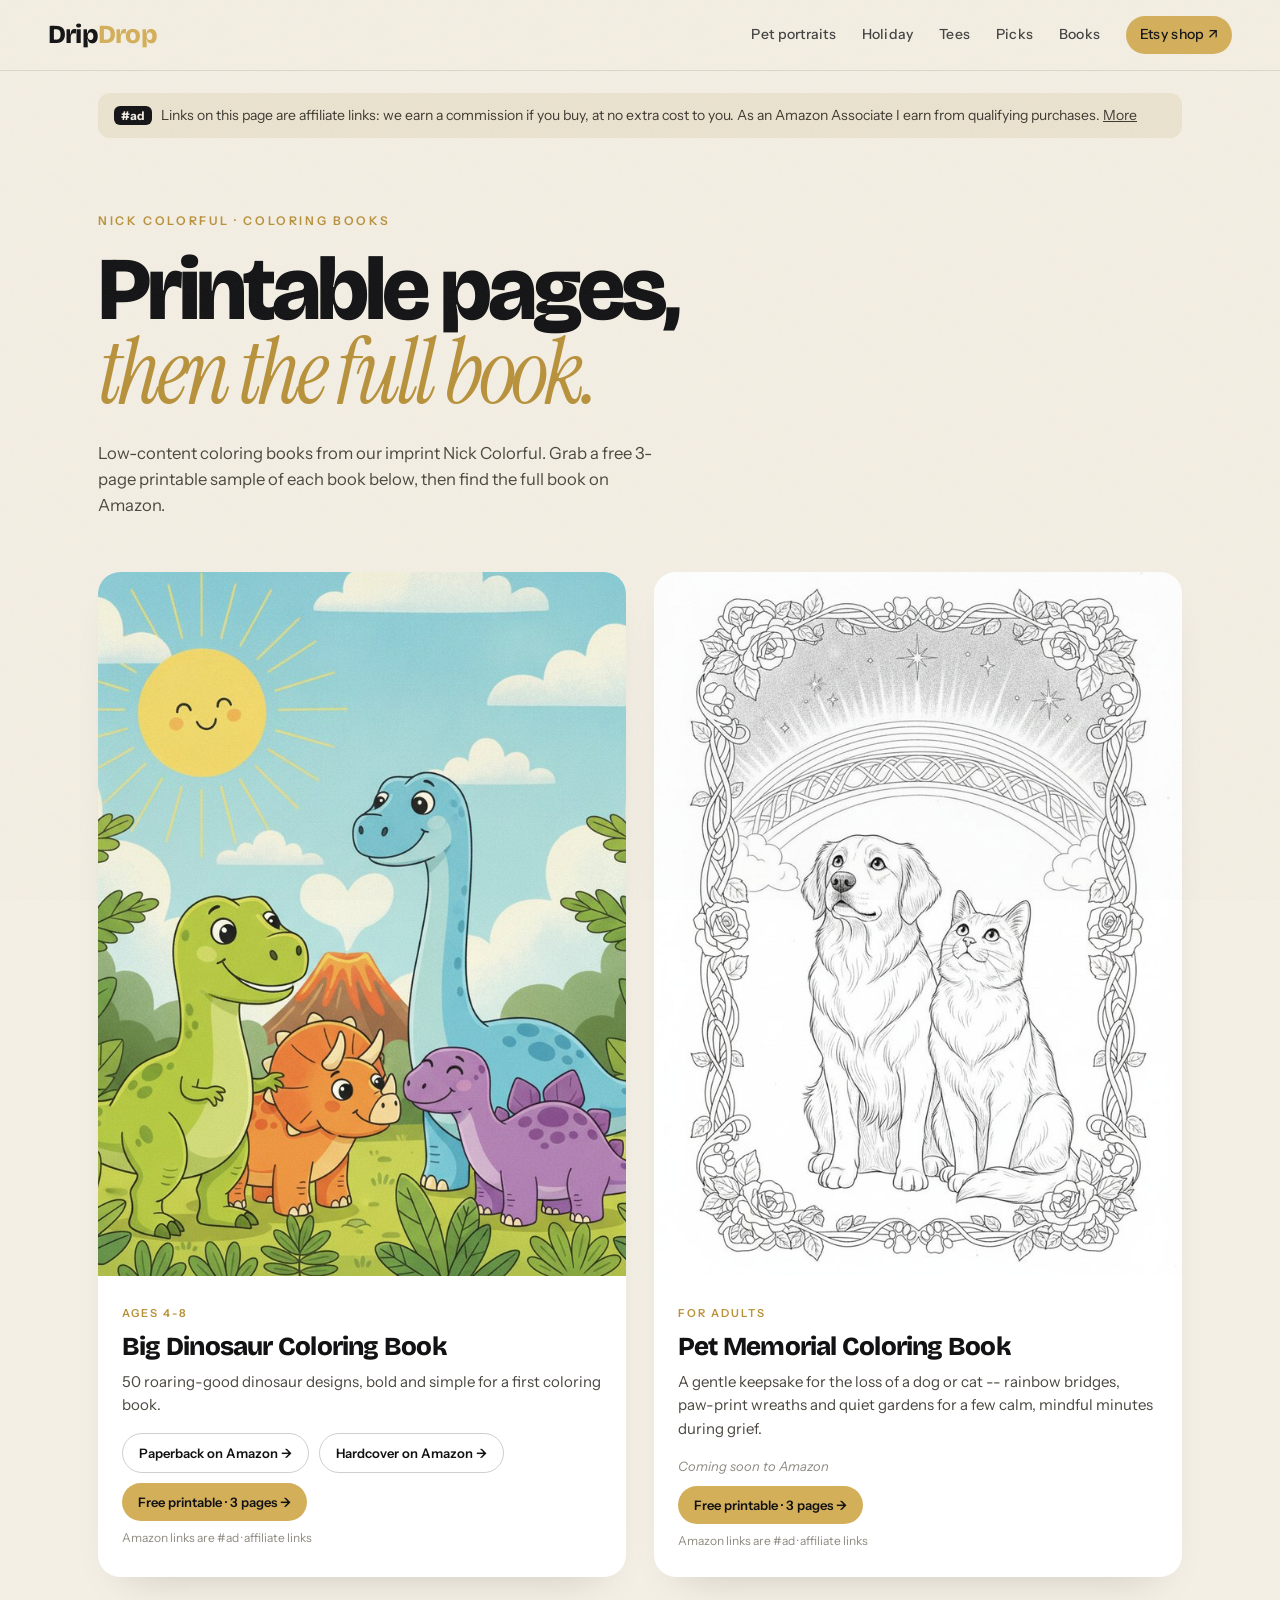
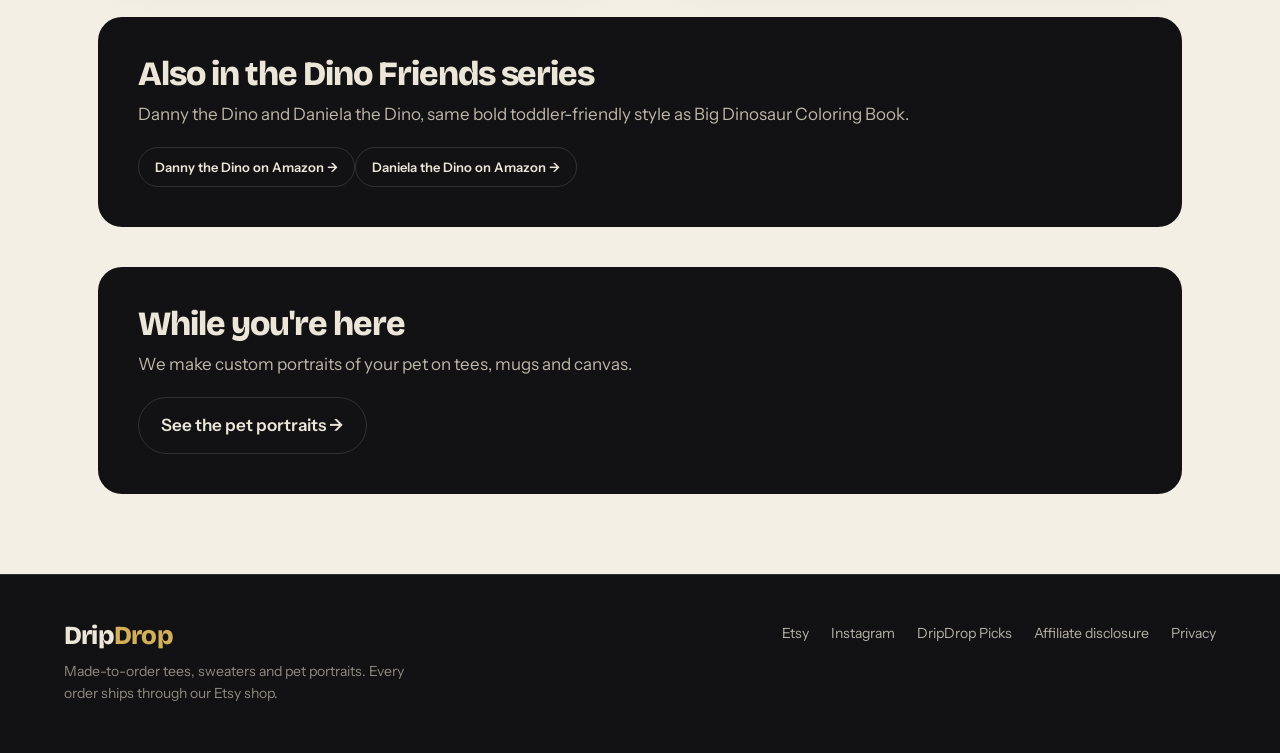
==== docs/books/index.html @ 0dbc669d "Add Books page: free printables + Amazon links for Nick Colorful titles Exposure funnel requested in" ====
<!DOCTYPE html>
<html lang="en">
<head>

<meta charset="utf-8">
<meta name="viewport" content="width=device-width, initial-scale=1">
<title>Nick Colorful coloring books - free printables - DripDrop</title>
<meta name="description" content="Free printable sample pages from our Nick Colorful coloring books, plus links to the full books on Amazon.">
<meta property="og:title" content="Nick Colorful coloring books - free printables - DripDrop">
<meta property="og:description" content="Free printable sample pages from our Nick Colorful coloring books, plus links to the full books on Amazon.">
<link rel="preconnect" href="https://fonts.googleapis.com"><link rel="preconnect" href="https://fonts.gstatic.com" crossorigin>
<link rel="stylesheet" href="https://fonts.googleapis.com/css2?family=Bricolage+Grotesque:opsz,wght@12..96,500;12..96,800&family=Instrument+Sans:wght@400;500;600&family=Instrument+Serif:ital@0;1&display=swap">
<link rel="stylesheet" href="../assets/site.css">
<link rel="icon" href="../assets/favicon.svg">
</head>
<body class="pk-page">
<header class="top">
  <a class="logo" href="../index.html">Drip<span>Drop</span></a>
  <nav>
    <a href="../index.html#pets">Pet portraits</a>
    <a href="../index.html#holiday">Holiday</a>
    <a href="../index.html#tees">Tees</a>
    <a href="../picks/index.html">Picks</a>
    <a href="../books/index.html">Books</a>
    <a class="etsy" href="https://www.etsy.com/shop/DripDropShopUS" target="_blank" rel="noopener">Etsy shop &#8599;</a>
  </nav>
</header>
<main class="pmain">
<div class="adbar"><b>#ad</b> Links on this page are affiliate links: we earn a commission if you buy, at no extra cost to you. As an Amazon Associate I earn from qualifying purchases. <a href="../disclosure.html">More</a></div>
<section class="phero"><p class="kick">Nick Colorful &middot; coloring books</p><h1>Printable pages,<br><em>then the full book.</em></h1>
<p class="sub">Low-content coloring books from our imprint Nick Colorful. Grab a free 3-page printable sample
of each book below, then find the full book on Amazon.</p></section>
<div class="books"><article class="book">
  <img src="../img/books/big-dinosaur.jpg" alt="Big Dinosaur Coloring Book cover" loading="lazy">
  <div class="tx">
    <span class="age">Ages 4-8</span>
    <h2>Big Dinosaur Coloring Book</h2>
    <p>50 roaring-good dinosaur designs, bold and simple for a first coloring book.</p>
    <div class="buys"><a class="btn ghost small" href="https://www.amazon.com/dp/B0HMPQ2JKQ?tag=claritystac09-20" target="_blank" rel="sponsored nofollow noopener">Paperback on Amazon &rarr;</a><a class="btn ghost small" href="https://www.amazon.com/dp/B0HN48F9QD?tag=claritystac09-20" target="_blank" rel="sponsored nofollow noopener">Hardcover on Amazon &rarr;</a></div>
    <a class="btn small" href="../freebies/big-dinosaur.pdf" target="_blank">Free printable &middot; 3 pages &rarr;</a>
    <small class="ad">Amazon links are #ad &middot; affiliate links</small>
  </div>
</article><article class="book">
  <img src="../img/books/pet-memorial.jpg" alt="Pet Memorial Coloring Book cover" loading="lazy">
  <div class="tx">
    <span class="age">For adults</span>
    <h2>Pet Memorial Coloring Book</h2>
    <p>A gentle keepsake for the loss of a dog or cat -- rainbow bridges, paw-print wreaths and quiet gardens for a few calm, mindful minutes during grief.</p>
    <div class="buys"><span class="soon">Coming soon to Amazon</span></div>
    <a class="btn small" href="../freebies/pet-memorial.pdf" target="_blank">Free printable &middot; 3 pages &rarr;</a>
    <small class="ad">Amazon links are #ad &middot; affiliate links</small>
  </div>
</article></div>
<section class="cross"><h3>Also in the Dino Friends series</h3>
<p>Danny the Dino and Daniela the Dino, same bold toddler-friendly style as Big Dinosaur Coloring Book.</p>
<div class="buys"><a class="btn ghost small" href="https://www.amazon.com/dp/B0HMSKKWCJ?tag=claritystac09-20" target="_blank" rel="sponsored nofollow noopener">Danny the Dino on Amazon &rarr;</a><a class="btn ghost small" href="https://www.amazon.com/dp/B0HMR64RQZ?tag=claritystac09-20" target="_blank" rel="sponsored nofollow noopener">Daniela the Dino on Amazon &rarr;</a></div></section>
<section class="cross"><h3>While you're here</h3><p>We make custom portraits of your pet on tees, mugs and canvas.</p>
<a class="btn ghost" href="../index.html#pets">See the pet portraits &rarr;</a></section>
</main>
<footer class="foot">
  <div class="fl">
    <a class="logo" href="../index.html">Drip<span>Drop</span></a>
    <p>Made-to-order tees, sweaters and pet portraits. Every order ships through our Etsy shop.</p>
  </div>
  <div class="fr">
    <a href="https://www.etsy.com/shop/DripDropShopUS" target="_blank" rel="noopener">Etsy</a>
    <a href="https://www.instagram.com/dripdropgram/" target="_blank" rel="noopener">Instagram</a>
    <a href="../picks/index.html">DripDrop Picks</a>
    <a href="../disclosure.html">Affiliate disclosure</a>
    <a href="https://clairmont425.github.io/clarity-stack/dripdrop-privacy.html">Privacy</a>
  </div>
</footer>
</body>
</html>
---- docs/assets/site.css ----
:root{
  --ink:#121214;--ink2:#1b1b1f;--cream:#ece6d8;--paper:#f4efe4;--gold:#d4af5a;--gold2:#b8913a;
  --mute:#8f8a80;--line:rgba(236,230,216,.14);--rad:18px;
  --disp:"Bricolage Grotesque",Georgia,serif;--serif:"Instrument Serif",Georgia,serif;--body:"Instrument Sans",system-ui,sans-serif;
}
*{box-sizing:border-box;margin:0;padding:0}
html{scroll-behavior:smooth}
body{background:var(--ink);color:var(--cream);font:400 17px/1.55 var(--body);-webkit-font-smoothing:antialiased;overflow-x:hidden}
body::before{content:"";position:fixed;inset:0;pointer-events:none;z-index:50;opacity:.06;
  background-image:url("data:image/svg+xml,%3Csvg xmlns='http://www.w3.org/2000/svg' width='160' height='160'%3E%3Cfilter id='n'%3E%3CfeTurbulence type='fractalNoise' baseFrequency='.85' numOctaves='3' stitchTiles='stitch'/%3E%3C/filter%3E%3Crect width='100%25' height='100%25' filter='url(%23n)'/%3E%3C/svg%3E")}
a{color:inherit;text-decoration:none}
img{display:block;max-width:100%}
em{font-family:var(--serif);font-style:italic;font-weight:400;color:var(--gold)}

/* header */
.top{position:sticky;top:0;z-index:40;display:flex;align-items:center;justify-content:space-between;gap:24px;
  padding:16px clamp(16px,4vw,48px);background:rgba(18,18,20,.82);backdrop-filter:blur(14px);border-bottom:1px solid var(--line)}
.logo{font:800 26px/1 var(--disp);letter-spacing:-.03em;color:var(--cream)}
.logo span{color:var(--gold)}
.top nav{display:flex;gap:clamp(12px,2vw,28px);align-items:center;font-size:14px;font-weight:500;letter-spacing:.02em}
.top nav a{opacity:.78;transition:opacity .2s}
.top nav a:hover{opacity:1}
.top nav .etsy{opacity:1;color:var(--ink);background:var(--gold);padding:8px 14px;border-radius:99px}
@media(max-width:760px){.top nav a:not(.etsy){display:none}}

/* buttons */
.btn{display:inline-flex;align-items:center;gap:8px;background:var(--gold);color:var(--ink);font-weight:600;
  padding:14px 22px;border-radius:99px;transition:transform .2s,background .2s}
.btn:hover{transform:translateY(-2px);background:#e2c070}
.btn.ghost{background:transparent;color:var(--cream);border:1px solid var(--line)}
.btn.ghost:hover{border-color:var(--gold);color:var(--gold)}

/* hero */
.hero{display:grid;grid-template-columns:1.05fr 1fr;gap:clamp(24px,5vw,72px);align-items:center;
  padding:clamp(48px,8vw,110px) clamp(16px,5vw,72px) clamp(40px,6vw,80px);max-width:1360px;margin:0 auto}
.kick{font:600 12px/1 var(--body);letter-spacing:.22em;text-transform:uppercase;color:var(--gold);margin-bottom:22px}
.hero h1{font:800 clamp(52px,8.4vw,124px)/.9 var(--disp);letter-spacing:-.045em}
.hero h1 em{font-size:.92em;letter-spacing:-.01em;display:inline-block;margin-top:.08em}
.sub{max-width:34em;color:#bdb6a8;font-size:clamp(16px,1.3vw,19px);margin-top:26px}
.ctas{display:flex;flex-wrap:wrap;gap:12px;margin-top:34px}
.hr{position:relative;aspect-ratio:1/1.02}
.hr img{position:absolute;border-radius:var(--rad);object-fit:cover;box-shadow:0 30px 60px -20px rgba(0,0,0,.7)}
.h1i{inset:6% 14% 10% 10%;width:76%;height:84%;z-index:2;animation:float 7s ease-in-out infinite}
.h2i{width:42%;aspect-ratio:1;left:-2%;bottom:-2%;z-index:3;transform:rotate(-7deg);border:5px solid var(--ink)}
.h3i{width:38%;aspect-ratio:1;right:-2%;top:-1%;z-index:1;transform:rotate(6deg);opacity:.9}
.stamp{position:absolute;z-index:4;right:4%;bottom:10%;width:108px;height:108px;border-radius:50%;background:var(--gold);color:var(--ink);
  display:grid;place-content:center;text-align:center;font:500 12px/1.1 var(--body);text-transform:uppercase;letter-spacing:.1em;
  transform:rotate(12deg);animation:spin 18s linear infinite}
.stamp b{font:800 26px/1 var(--disp);letter-spacing:-.03em;text-transform:none}
@keyframes float{50%{transform:translateY(-10px)}}
@keyframes spin{to{transform:rotate(372deg)}}
.rise{opacity:0;transform:translateY(22px);animation:rise .8s cubic-bezier(.2,.7,.2,1) forwards;animation-delay:calc(var(--d)*.12s + .1s)}
@keyframes rise{to{opacity:1;transform:none}}
@media(max-width:860px){.hero{grid-template-columns:1fr}.hr{max-width:520px;width:100%;margin:10px auto 0}}

/* marquee */
.marq{overflow:hidden;border-block:1px solid var(--line);background:var(--ink2);padding:16px 0}
.marq div{display:flex;gap:28px;width:max-content;animation:mq 34s linear infinite;
  font:800 clamp(22px,2.6vw,34px)/1 var(--disp);letter-spacing:-.02em;text-transform:uppercase}
.marq i{color:var(--gold);font-style:normal}
.marq span:nth-of-type(even){font-family:var(--serif);font-style:italic;font-weight:400;text-transform:none;color:var(--gold)}
@keyframes mq{to{transform:translateX(-50%)}}

/* sections */
.sec{padding:clamp(56px,8vw,110px) clamp(16px,5vw,72px);max-width:1440px;margin:0 auto}
.sec.dark{max-width:none;background:var(--ink2);border-block:1px solid var(--line)}
.sec.dark>*{max-width:1300px;margin-inline:auto}
.sh{display:flex;justify-content:space-between;align-items:end;gap:24px;flex-wrap:wrap;margin-bottom:36px}
.sh h2{font:800 clamp(36px,5vw,68px)/.95 var(--disp);letter-spacing:-.04em}
.sh p{max-width:28em;color:#bdb6a8}
.grid{display:grid;grid-template-columns:repeat(4,1fr);gap:clamp(14px,1.6vw,24px)}
@media(max-width:1000px){.grid{grid-template-columns:repeat(3,1fr)}}
@media(max-width:640px){.grid{grid-template-columns:repeat(2,1fr)}.card .meta{flex-direction:column;gap:2px;font-size:14px}}
.rail{display:grid;grid-auto-flow:column;grid-auto-columns:minmax(240px,300px);gap:20px;overflow-x:auto;
  padding-bottom:18px;scroll-snap-type:x mandatory;scrollbar-color:var(--gold) transparent}
.rail .card{scroll-snap-align:start}
.card{display:block;group:card}
.card .ph{position:relative;aspect-ratio:1;border-radius:var(--rad);overflow:hidden;background:#222}
.card .ph img{position:absolute;inset:0;width:100%;height:100%;object-fit:cover;transition:opacity .45s,transform .7s cubic-bezier(.2,.7,.2,1)}
.card .ph .b{opacity:0}
.card:hover .ph .a{transform:scale(1.05)}
.card:hover .ph .b{opacity:1}
.card .meta{display:flex;justify-content:space-between;gap:12px;padding:12px 2px 0;font-size:15px}
.card .nm{font-weight:500;display:-webkit-box;-webkit-line-clamp:2;-webkit-box-orient:vertical;overflow:hidden}
.card .pr{color:var(--gold);font-weight:600;white-space:nowrap}
.more{margin-top:34px;text-align:center}
.more a{border-bottom:1px solid var(--gold);color:var(--gold);padding-bottom:3px}

/* picks teaser + hub */
.adtag{display:inline-block;margin-top:8px;font-size:13px;color:var(--mute)}
.pks{display:grid;grid-template-columns:repeat(2,1fr);gap:24px}
.pk{position:relative;display:block;border-radius:24px;overflow:hidden;min-height:380px;isolation:isolate}
.pk img{position:absolute;inset:0;width:100%;height:100%;object-fit:cover;z-index:-2;transition:transform .8s cubic-bezier(.2,.7,.2,1)}
.pk::after{content:"";position:absolute;inset:0;z-index:-1;background:linear-gradient(180deg,rgba(18,18,20,0) 30%,rgba(18,18,20,.92))}
.pk:hover img{transform:scale(1.05)}
.pk div{position:absolute;left:0;right:0;bottom:0;padding:28px}
.pk em{font-size:20px}
.pk h3{font:800 clamp(28px,3.2vw,44px)/1 var(--disp);letter-spacing:-.03em;margin:6px 0 10px}
.pk p{color:#d9d2c3}
.pk ul{list-style:none;display:flex;flex-wrap:wrap;gap:8px;margin-top:16px}
.pk li{font-size:13px;border:1px solid rgba(236,230,216,.35);border-radius:99px;padding:5px 11px;backdrop-filter:blur(6px)}
.pk.big{min-height:560px}
@media(max-width:760px){.pks{grid-template-columns:1fr}.pk.big{min-height:520px}}

/* picks pages: paper */
.pk-page{background:var(--paper);color:var(--ink)}
.pk-page .top{background:rgba(244,239,228,.86);border-color:rgba(18,18,20,.1)}
.pk-page .top .logo,.pk-page .top nav a{color:var(--ink)}
.pk-page .top nav .etsy{color:var(--ink)}
.pk-page em{color:var(--gold2)}
.pk-page .sub{color:#4a463f}
.pk-page .btn.ghost{color:var(--ink);border-color:rgba(18,18,20,.2)}
.pmain{max-width:1180px;margin:0 auto;padding:0 clamp(16px,4vw,48px) 80px}
.pmain.narrow{max-width:760px}
.adbar{margin:22px 0 0;padding:12px 16px;border-radius:12px;background:#ebe3cf;font-size:14px;color:#3c3830}
.adbar b{background:var(--ink);color:var(--paper);padding:2px 7px;border-radius:6px;margin-right:6px;font-size:12px}
.adbar a{text-decoration:underline}
.phero{padding:clamp(40px,6vw,80px) 0 30px}
.phero h1{font:800 clamp(44px,7vw,96px)/.92 var(--disp);letter-spacing:-.045em}
.pk-page .kick{color:var(--gold2)}
.notest{margin-top:28px;padding:18px 20px;border-left:4px solid var(--gold);background:#fff9ec;border-radius:0 12px 12px 0;font-size:15px;max-width:52em}
.toc{display:flex;flex-wrap:wrap;gap:8px;margin-top:28px}
.toc a{font-size:14px;padding:7px 14px;border-radius:99px;border:1px solid rgba(18,18,20,.18);transition:background .2s}
.toc a:hover{background:var(--ink);color:var(--paper)}
.it{display:grid;grid-template-columns:1.1fr 1fr;gap:clamp(24px,4vw,56px);align-items:center;padding:clamp(36px,5vw,64px) 0;
  border-top:1px solid rgba(18,18,20,.12);scroll-margin-top:90px}
.it:nth-of-type(even) figure{order:2}
.it figure img{width:100%;aspect-ratio:3/2;object-fit:cover;border-radius:22px;box-shadow:0 30px 50px -28px rgba(0,0,0,.45)}
.it figcaption{font-size:12px;color:var(--mute);margin-top:10px}
.num{font:400 22px/1 var(--serif);font-style:italic;color:var(--gold2)}
.it h2{font:800 clamp(32px,3.6vw,50px)/.98 var(--disp);letter-spacing:-.035em;margin:6px 0 14px}
.call{display:inline-block;background:var(--ink);color:var(--gold);font-weight:600;font-size:14px;letter-spacing:.06em;
  text-transform:uppercase;padding:9px 16px;border-radius:99px}
.it h4{margin:24px 0 8px;font:600 12px/1 var(--body);letter-spacing:.2em;text-transform:uppercase;color:var(--mute)}
.it ul{list-style:none;counter-reset:c}
.it li{position:relative;padding:8px 0 8px 34px;border-bottom:1px dashed rgba(18,18,20,.12)}
.it li::before{counter-increment:c;content:counter(c);position:absolute;left:0;top:9px;width:22px;height:22px;border-radius:50%;
  background:var(--gold);color:var(--ink);font:700 12px/22px var(--body);text-align:center}
.skip{margin:18px 0 22px;font-size:15px;color:#4a463f}
.skip b{color:var(--ink)}
.it .btn{background:var(--ink);color:var(--paper)}
.it .btn:hover{background:#2a2a30}
.ad{display:block;margin-top:8px;color:var(--mute);font-size:12px}
.cross{margin-top:40px;padding:40px;border-radius:24px;background:var(--ink);color:var(--cream)}
.cross h3{font:800 34px/1 var(--disp);letter-spacing:-.03em}
.cross p{color:#bdb6a8;margin:10px 0 20px}
.cross .btn.ghost{color:var(--cream);border-color:var(--line)}
@media(max-width:820px){.it{grid-template-columns:1fr}.it:nth-of-type(even) figure{order:0}}

/* books */
.books{display:grid;grid-template-columns:repeat(2,1fr);gap:28px;margin-top:24px}
.book{display:flex;flex-direction:column;background:#fff;border-radius:22px;overflow:hidden;box-shadow:0 20px 40px -28px rgba(18,18,20,.25)}
.book img{width:100%;aspect-ratio:3/4;object-fit:cover}
.book .tx{padding:22px 24px 26px}
.book .age{font:600 11px/1 var(--body);letter-spacing:.18em;text-transform:uppercase;color:var(--gold2)}
.book h2{font:800 26px/1.05 var(--disp);letter-spacing:-.03em;margin:8px 0 10px}
.book p{color:#4a463f;font-size:15px}
.book .buys{display:flex;flex-wrap:wrap;gap:10px;margin:16px 0 10px}
.btn.small{padding:9px 16px;font-size:13px}
.soon{display:inline-block;font-size:13px;color:var(--mute);font-style:italic}
@media(max-width:760px){.books{grid-template-columns:1fr}}

/* link-in-bio */
.lk-page .top{display:none}
.links{max-width:480px;margin:0 auto;padding:56px 18px 40px;text-align:center}
.links .av{width:112px;height:112px;border-radius:50%;object-fit:cover;margin:0 auto 18px;border:3px solid var(--gold)}
.links h1{font:800 44px/1 var(--disp);letter-spacing:-.04em}
.links h1 span{color:var(--gold)}
.links p{color:#bdb6a8;margin:8px 0 28px}
.lk{display:flex;justify-content:space-between;align-items:center;margin-bottom:12px;padding:18px 22px;border-radius:16px;
  border:1px solid var(--line);background:var(--ink2);font-weight:600;transition:border-color .2s,transform .2s}
.lk:hover{border-color:var(--gold);transform:translateY(-2px)}
.lk span{color:var(--gold)}

/* footer */
.foot{display:flex;justify-content:space-between;gap:30px;flex-wrap:wrap;padding:48px clamp(16px,5vw,72px);border-top:1px solid var(--line);background:var(--ink);color:var(--cream)}
.foot p{color:var(--mute);max-width:26em;margin-top:10px;font-size:14px}
.fr{display:flex;flex-wrap:wrap;gap:22px;font-size:14px;align-items:flex-start}
.fr a{opacity:.75}.fr a:hover{opacity:1;color:var(--gold)}
@media(prefers-reduced-motion:reduce){*{animation:none!important;transition:none!important}.rise{opacity:1;transform:none}}
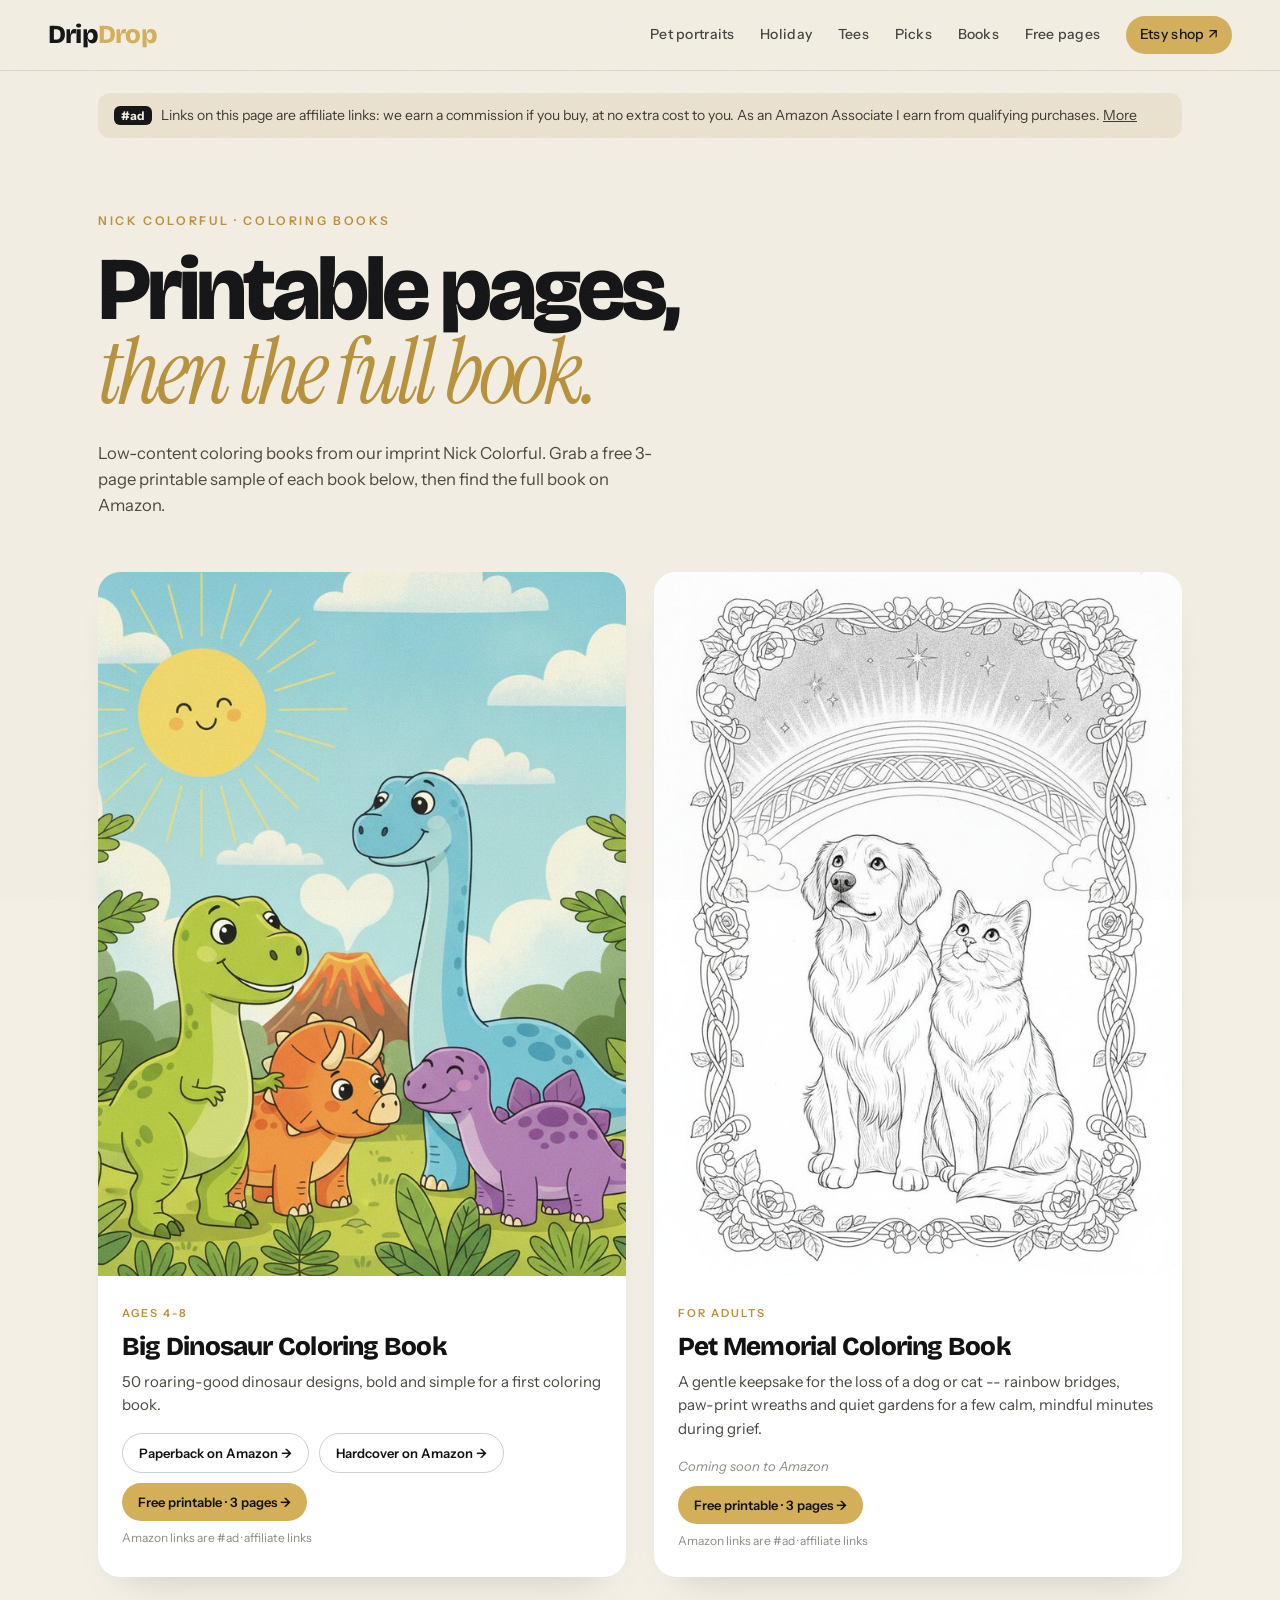
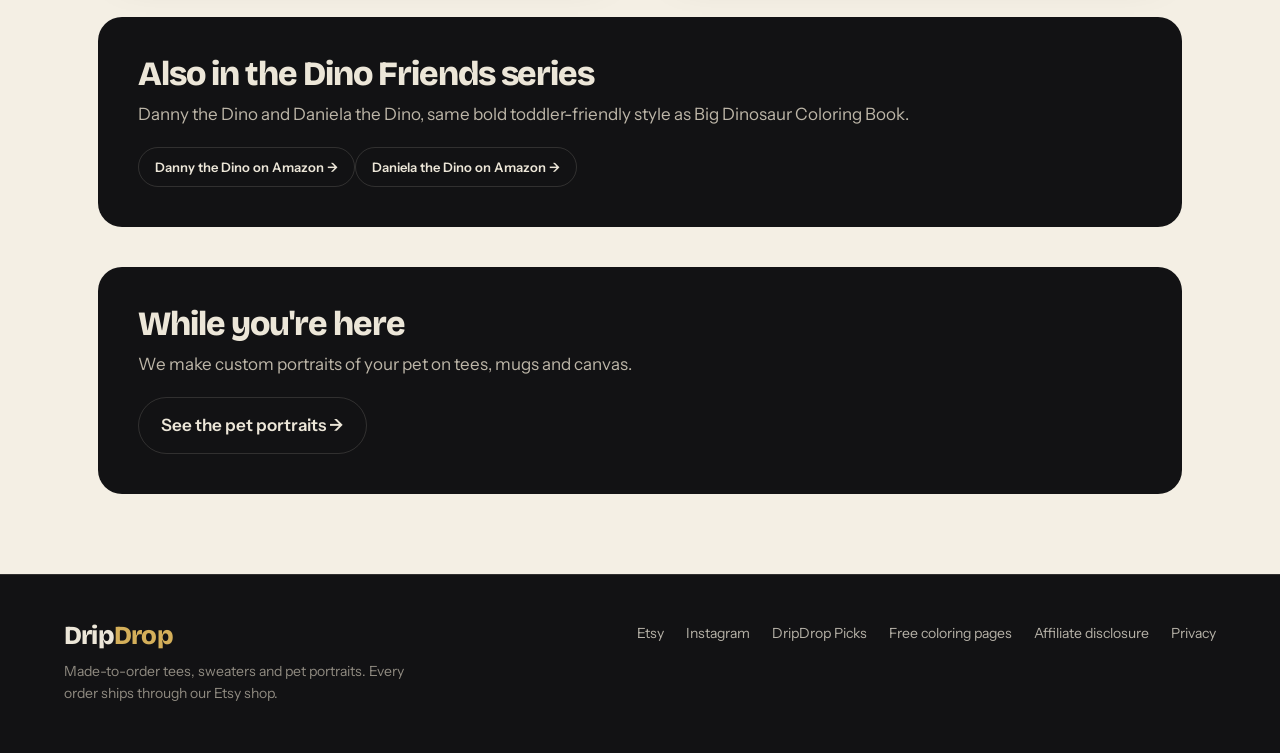
==== commit 6bc61fb4: "Free printable coloring pages: 8 single-page PDFs from 4 books + /free/ page; merged with Books page" ====
--- a/docs/books/index.html
+++ b/docs/books/index.html
@@ -22,6 +22,7 @@
     <a href="../index.html#tees">Tees</a>
     <a href="../picks/index.html">Picks</a>
     <a href="../books/index.html">Books</a>
+    <a href="../free/index.html">Free pages</a>
     <a class="etsy" href="https://www.etsy.com/shop/DripDropShopUS" target="_blank" rel="noopener">Etsy shop &#8599;</a>
   </nav>
 </header>
@@ -66,6 +67,7 @@
     <a href="https://www.etsy.com/shop/DripDropShopUS" target="_blank" rel="noopener">Etsy</a>
     <a href="https://www.instagram.com/dripdropgram/" target="_blank" rel="noopener">Instagram</a>
     <a href="../picks/index.html">DripDrop Picks</a>
+    <a href="../free/index.html">Free coloring pages</a>
     <a href="../disclosure.html">Affiliate disclosure</a>
     <a href="https://clairmont425.github.io/clarity-stack/dripdrop-privacy.html">Privacy</a>
   </div>
--- a/docs/assets/site.css
+++ b/docs/assets/site.css
@@ -178,3 +178,16 @@
 .fr{display:flex;flex-wrap:wrap;gap:22px;font-size:14px;align-items:flex-start}
 .fr a{opacity:.75}.fr a:hover{opacity:1;color:var(--gold)}
 @media(prefers-reduced-motion:reduce){*{animation:none!important;transition:none!important}.rise{opacity:1;transform:none}}
+
+/* free printables */
+.fbook{padding:clamp(32px,4vw,56px) 0;border-top:1px solid rgba(18,18,20,.12)}
+.fhead{display:flex;justify-content:space-between;align-items:end;gap:20px;flex-wrap:wrap;margin-bottom:24px}
+.fhead h2{font:800 clamp(30px,3.4vw,46px)/1 var(--disp);letter-spacing:-.035em;margin:4px 0 6px}
+.fhead p{color:#4a463f}
+.fgrid{display:grid;grid-template-columns:repeat(2,1fr);gap:24px}
+.fp{background:#fff;border-radius:20px;padding:18px;box-shadow:0 20px 40px -28px rgba(0,0,0,.4)}
+.fp img{width:100%;aspect-ratio:1;object-fit:contain;border-radius:10px}
+.fp div{display:flex;justify-content:space-between;align-items:center;gap:12px;margin-top:14px;flex-wrap:wrap}
+.fp h3{font:700 20px/1.2 var(--body)}
+.fp .btn{background:var(--ink);color:var(--paper);padding:11px 18px}
+@media(max-width:700px){.fgrid{grid-template-columns:1fr}}
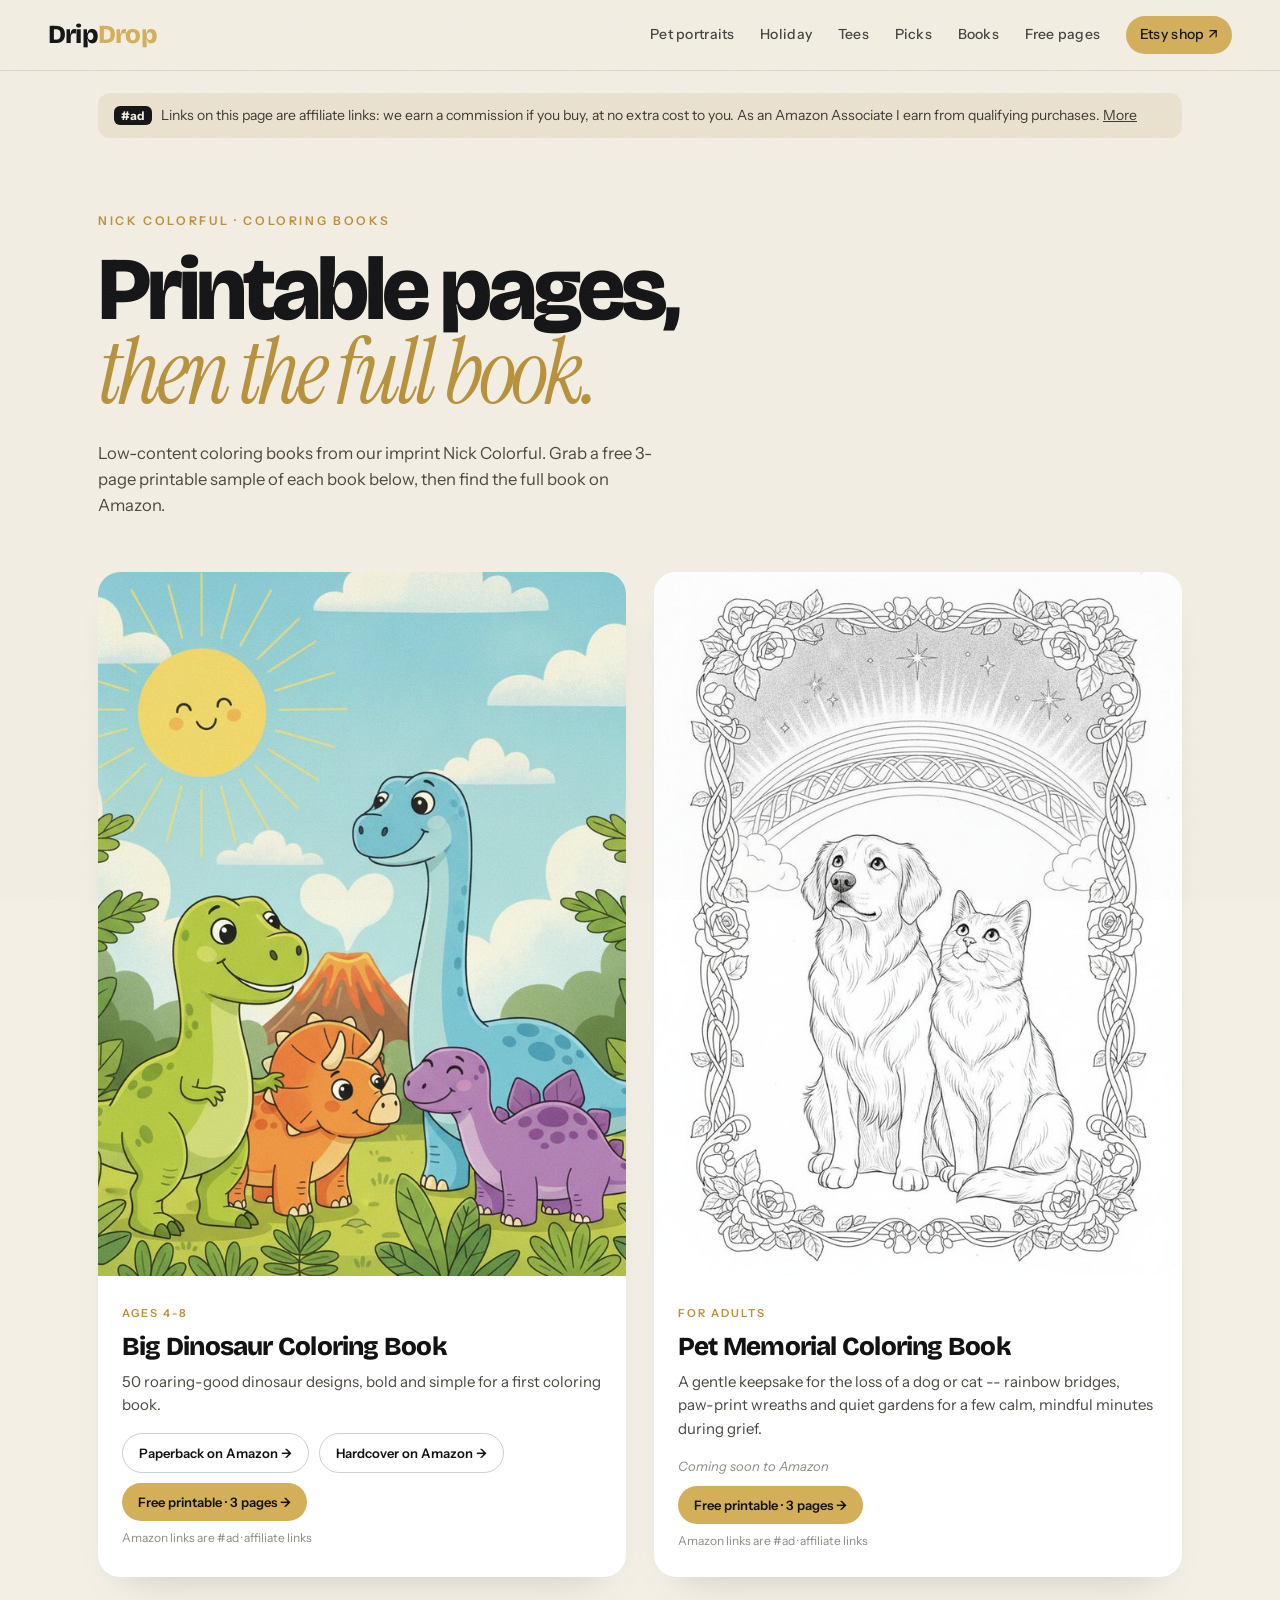
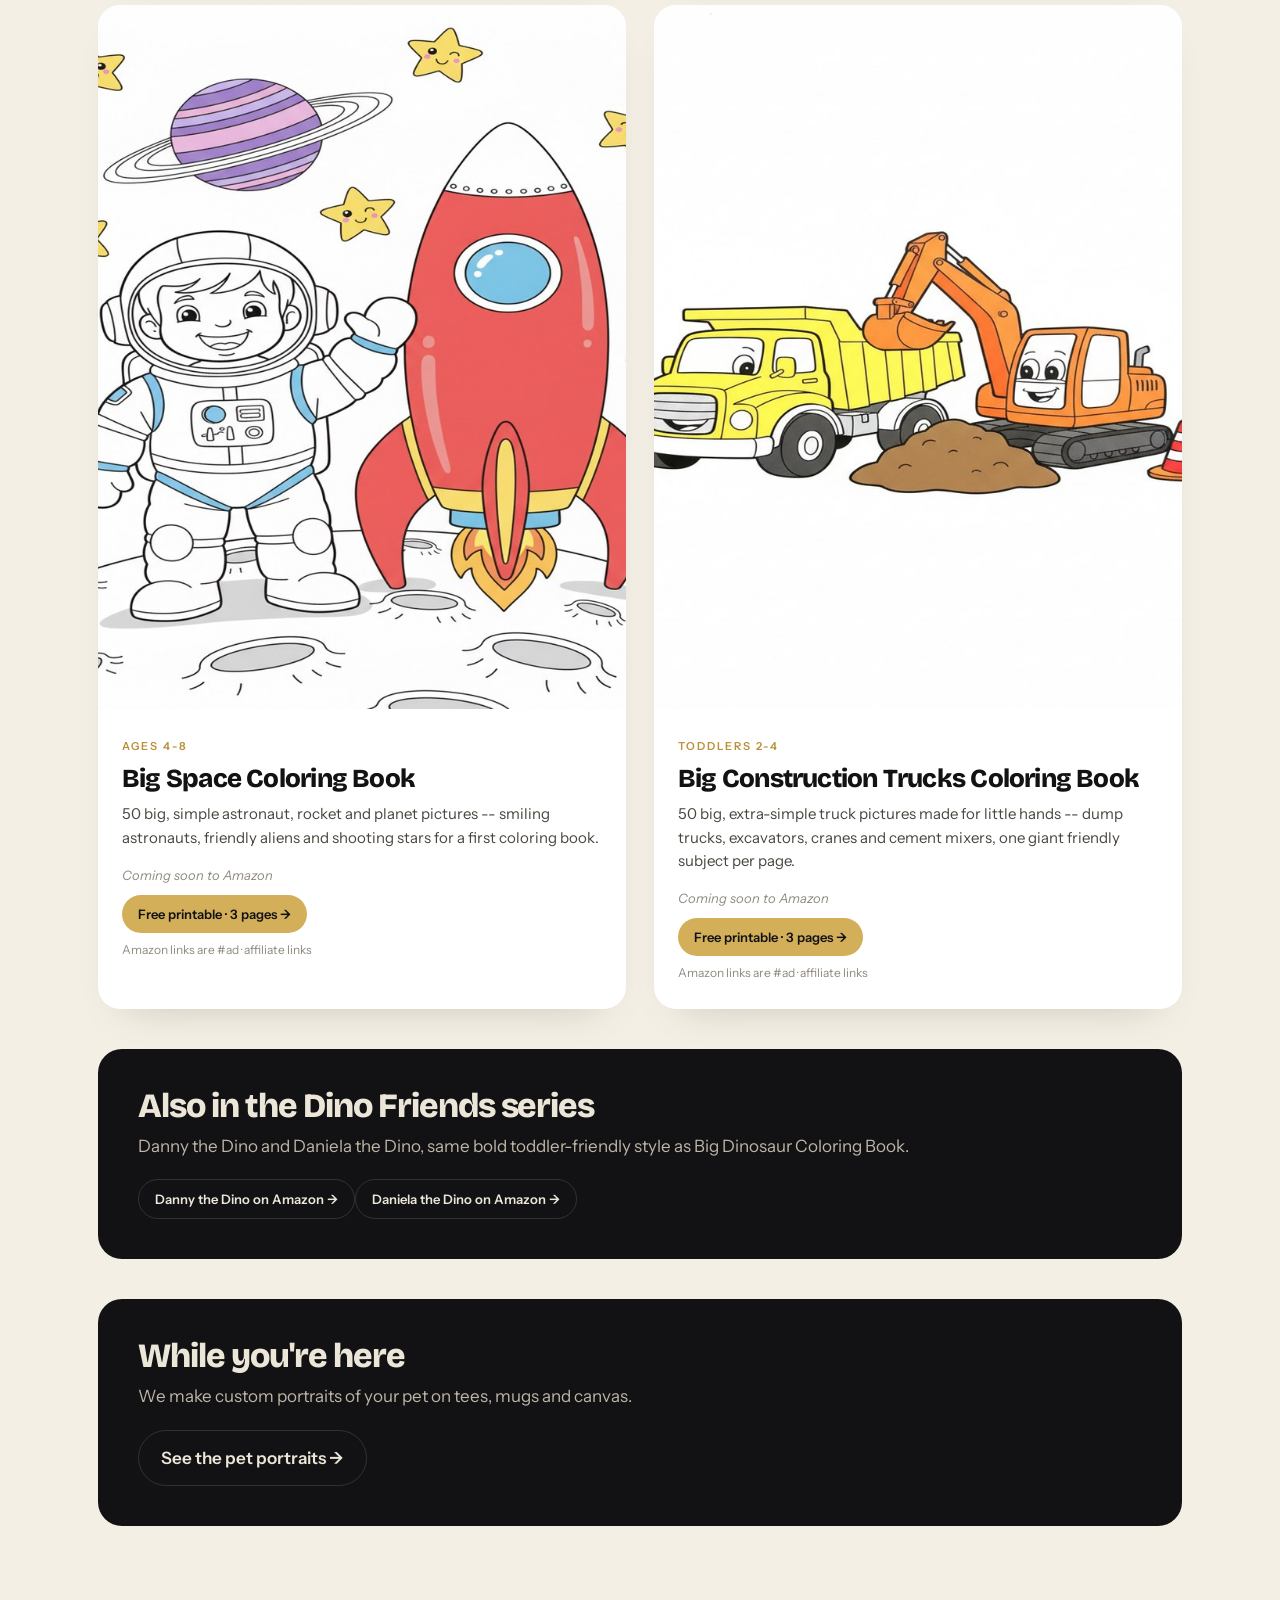
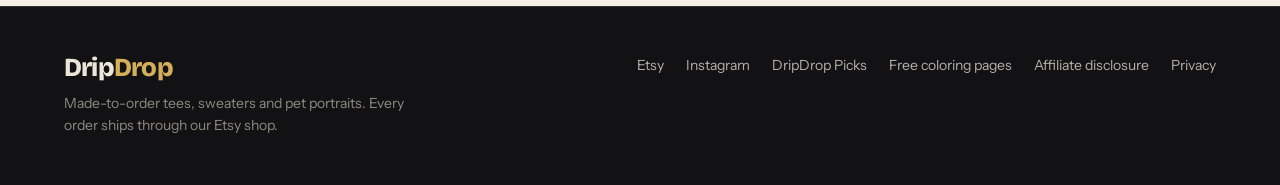
==== commit 2c9f54c1: "Books page: add Big Space and Construction Trucks as coming-soon titles Extends the free-printable e" ====
--- a/docs/books/index.html
+++ b/docs/books/index.html
@@ -51,6 +51,26 @@
     <a class="btn small" href="../freebies/pet-memorial.pdf" target="_blank">Free printable &middot; 3 pages &rarr;</a>
     <small class="ad">Amazon links are #ad &middot; affiliate links</small>
   </div>
+</article><article class="book">
+  <img src="../img/books/big-space.jpg" alt="Big Space Coloring Book cover" loading="lazy">
+  <div class="tx">
+    <span class="age">Ages 4-8</span>
+    <h2>Big Space Coloring Book</h2>
+    <p>50 big, simple astronaut, rocket and planet pictures -- smiling astronauts, friendly aliens and shooting stars for a first coloring book.</p>
+    <div class="buys"><span class="soon">Coming soon to Amazon</span></div>
+    <a class="btn small" href="../freebies/big-space.pdf" target="_blank">Free printable &middot; 3 pages &rarr;</a>
+    <small class="ad">Amazon links are #ad &middot; affiliate links</small>
+  </div>
+</article><article class="book">
+  <img src="../img/books/construction-trucks.jpg" alt="Big Construction Trucks Coloring Book cover" loading="lazy">
+  <div class="tx">
+    <span class="age">Toddlers 2-4</span>
+    <h2>Big Construction Trucks Coloring Book</h2>
+    <p>50 big, extra-simple truck pictures made for little hands -- dump trucks, excavators, cranes and cement mixers, one giant friendly subject per page.</p>
+    <div class="buys"><span class="soon">Coming soon to Amazon</span></div>
+    <a class="btn small" href="../freebies/construction-trucks.pdf" target="_blank">Free printable &middot; 3 pages &rarr;</a>
+    <small class="ad">Amazon links are #ad &middot; affiliate links</small>
+  </div>
 </article></div>
 <section class="cross"><h3>Also in the Dino Friends series</h3>
 <p>Danny the Dino and Daniela the Dino, same bold toddler-friendly style as Big Dinosaur Coloring Book.</p>
